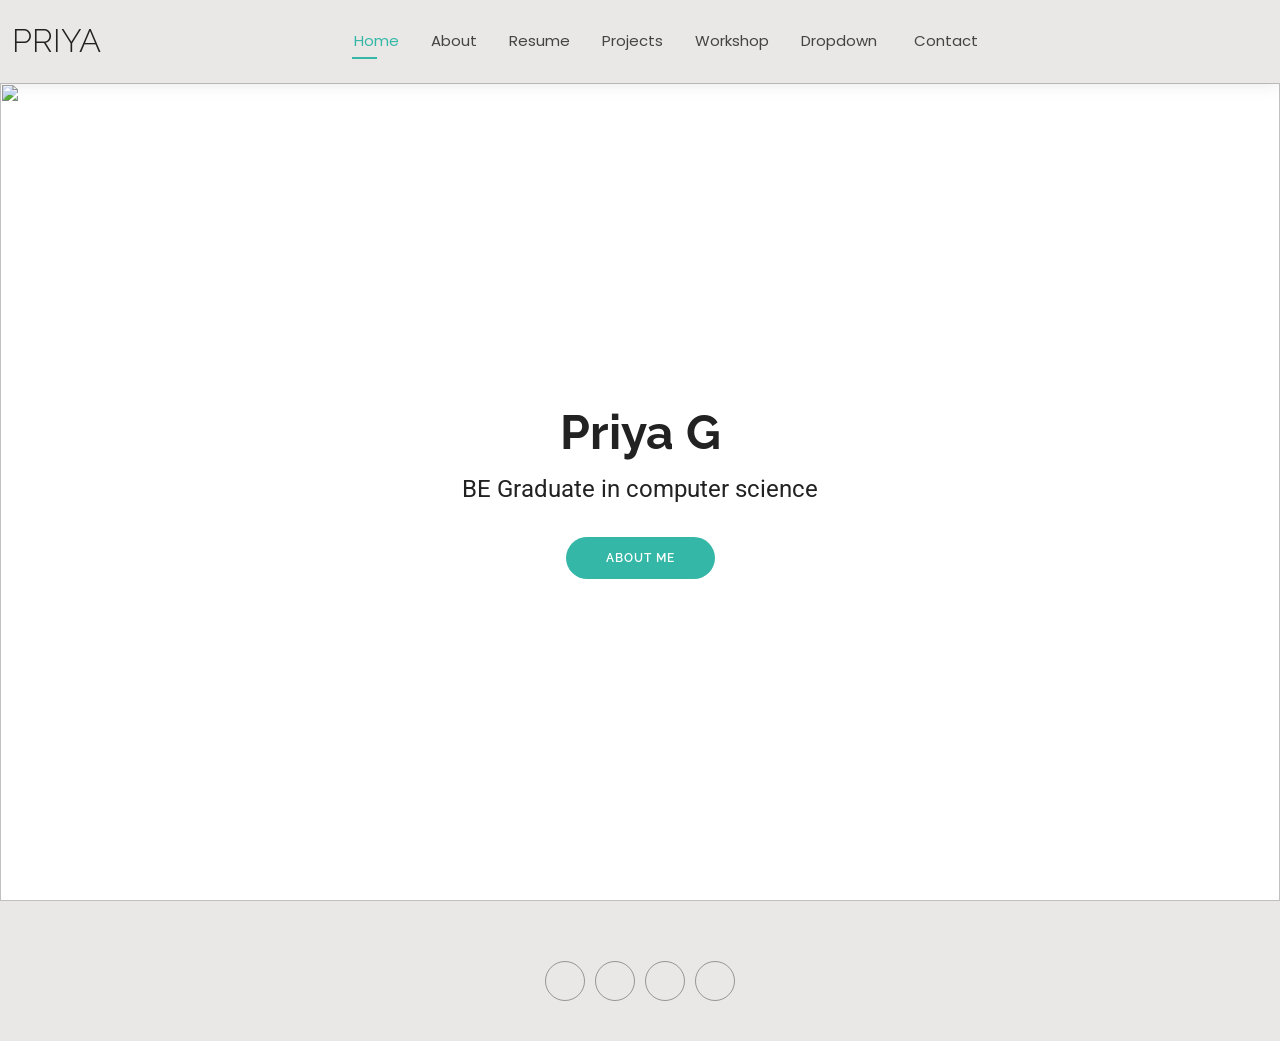
==== index.html @ 8ce75106 "Add files via upload" ====
<!DOCTYPE html>
<html lang="en">

<head>
  <meta charset="utf-8">
  <meta content="width=device-width, initial-scale=1.0" name="viewport">
  <title>Home - Priya Portfolio</title>
  <meta name="description" content="">
  <meta name="keywords" content="">

  <!-- Favicons -->
  <link href="ioc.jpg" rel="icon">
  <link href="assets/img/apple-touch-icon.png" rel="apple-touch-icon">

  <!-- Fonts -->
  <link href="https://fonts.googleapis.com" rel="preconnect">
  <link href="https://fonts.gstatic.com" rel="preconnect" crossorigin>
  <link href="https://fonts.googleapis.com/css2?family=Roboto:ital,wght@0,100;0,300;0,400;0,500;0,700;0,900;1,100;1,300;1,400;1,500;1,700;1,900&family=Poppins:ital,wght@0,100;0,200;0,300;0,400;0,500;0,600;0,700;0,800;0,900;1,100;1,200;1,300;1,400;1,500;1,600;1,700;1,800;1,900&family=Raleway:ital,wght@0,100;0,200;0,300;0,400;0,500;0,600;0,700;0,800;0,900;1,100;1,200;1,300;1,400;1,500;1,600;1,700;1,800;1,900&display=swap" rel="stylesheet">

  <!-- Vendor CSS Files -->
  <link href="assets/vendor/bootstrap/css/bootstrap.min.css" rel="stylesheet">
  <link href="assets/vendor/bootstrap-icons/bootstrap-icons.css" rel="stylesheet">
  <link href="assets/vendor/aos/aos.css" rel="stylesheet">
  <link href="assets/vendor/swiper/swiper-bundle.min.css" rel="stylesheet">
  <link href="assets/vendor/glightbox/css/glightbox.min.css" rel="stylesheet">

  <!-- Main CSS File -->
  <link href="assets/css/main.css" rel="stylesheet">

  <!-- =======================================================
  * Template Name: Priya
  * Template URL: https://bootstrapmade.com/kelly-free-bootstrap-cv-resume-html-template/
  * Updated: Aug 07 2024 with Bootstrap v5.3.3
  * Author: BootstrapMade.com
  * License: https://bootstrapmade.com/license/
  ======================================================== -->
</head>

<body class="index-page">

  <header id="header" class="header d-flex align-items-center light-background sticky-top">
    <div class="container-fluid position-relative d-flex align-items-center justify-content-between">

      <a href="index.html" class="logo d-flex align-items-center me-auto me-xl-0">
        <!-- Uncomment the line below if you also wish to use an image logo -->
        <!-- <img src="assets/img/logo.png" alt=""> -->
        <h1 class="sitename">Priya</h1>
      </a>

      <nav id="navmenu" class="navmenu">
        <ul>
          <li><a href="index.html" class="active">Home</a></li>
          <li><a href="about.html">About</a></li>
          <li><a href="resume.html">Resume</a></li>
          <li><a href="services.html">Projects</a></li>
          <li><a href="portfolio.html">Workshop</a></li>
          <li class="dropdown"><a href="#"><span>Dropdown</span> <i class="bi bi-chevron-down toggle-dropdown"></i></a>
            <ul>
              <li><a href="#">Dropdown 1</a></li>
              <li class="dropdown"><a href="#"><span>Deep Dropdown</span> <i class="bi bi-chevron-down toggle-dropdown"></i></a>
                <ul>
                  <li><a href="#">Deep Dropdown 1</a></li>
                  <li><a href="#">Deep Dropdown 2</a></li>
                  <li><a href="#">Deep Dropdown 3</a></li>
                  <li><a href="#">Deep Dropdown 4</a></li>
                  <li><a href="#">Deep Dropdown 5</a></li>
                </ul>
              </li>
              <li><a href="#">Dropdown 2</a></li>
              <li><a href="#">Dropdown 3</a></li>
              <li><a href="#">Dropdown 4</a></li>
            </ul>
          </li>
          <li><a href="contact.html">Contact</a></li>
        </ul>
        <i class="mobile-nav-toggle d-xl-none bi bi-list"></i>
      </nav>

      <div class="header-social-links">
        <a href="#" class="twitter"><i class="bi bi-twitter-x"></i></a>
        <a href="#" class="Github"><i class="bi bi-github"></i></a>
        <a href="#" class="instagram"><i class="bi bi-instagram"></i></a>
        <a href="#" class="linkedin"><i class="bi bi-linkedin"></i></a>
      </div>

    </div>
  </header>

  <main class="main">

    <!-- Hero Section -->
    <section id="hero" class="hero section">

      <img src="R.jpg" alt="" data-aos="fade-in">

      <div class="container text-center" data-aos="zoom-out" data-aos-delay="100">
        <div class="row justify-content-center">
          <div class="col-lg-8">
            <h2>Priya G</h2>
            <p>BE Graduate in computer science</p>
            <a href="about.html" class="btn-get-started">About Me</a>
          </div>
        </div>
      </div>

    </section><!-- /Hero Section -->

  </main>

  <footer id="footer" class="footer light-background">

    
      <div class="social-links d-flex justify-content-center">
        <a href=""><i class="bi bi-twitter-x"></i></a>
        <a href=""><i class="bi bi-github"></i></a>
        <a href=""><i class="bi bi-instagram"></i></a>
        <a href=""><i class="bi bi-linkedin"></i></a>
      </div>
      </div>
    </div>

  </footer>

  <!-- Scroll Top -->
  <a href="#" id="scroll-top" class="scroll-top d-flex align-items-center justify-content-center"><i class="bi bi-arrow-up-short"></i></a>

  <!-- Preloader -->
  <div id="preloader"></div>

  <!-- Vendor JS Files -->
  <script src="assets/vendor/bootstrap/js/bootstrap.bundle.min.js"></script>
  <script src="assets/vendor/php-email-form/validate.js"></script>
  <script src="assets/vendor/aos/aos.js"></script>
  <script src="assets/vendor/waypoints/noframework.waypoints.js"></script>
  <script src="assets/vendor/purecounter/purecounter_vanilla.js"></script>
  <script src="assets/vendor/swiper/swiper-bundle.min.js"></script>
  <script src="assets/vendor/glightbox/js/glightbox.min.js"></script>
  <script src="assets/vendor/imagesloaded/imagesloaded.pkgd.min.js"></script>
  <script src="assets/vendor/isotope-layout/isotope.pkgd.min.js"></script>

  <!-- Main JS File -->
  <script src="assets/js/main.js"></script>

</body>

</html>
---- assets/css/main.css ----
/**
* Template Name: Kelly
* Template URL: https://bootstrapmade.com/kelly-free-bootstrap-cv-resume-html-template/
* Updated: Aug 07 2024 with Bootstrap v5.3.3
* Author: BootstrapMade.com
* License: https://bootstrapmade.com/license/
*/

/*--------------------------------------------------------------
# Font & Color Variables
# Help: https://bootstrapmade.com/color-system/
--------------------------------------------------------------*/
/* Fonts */
:root {
  --default-font: "Roboto",  system-ui, -apple-system, "Segoe UI", Roboto, "Helvetica Neue", Arial, "Noto Sans", "Liberation Sans", sans-serif, "Apple Color Emoji", "Segoe UI Emoji", "Segoe UI Symbol", "Noto Color Emoji";
  --heading-font: "Raleway",  sans-serif;
  --nav-font: "Poppins",  sans-serif;
}

/* Global Colors - The following color variables are used throughout the website. Updating them here will change the color scheme of the entire website */
:root { 
  --background-color: #ffffff; /* Background color for the entire website, including individual sections */
  --default-color: #444444; /* Default color used for the majority of the text content across the entire website */
  --heading-color: #222222; /* Color for headings, subheadings and title throughout the website */
  --accent-color: #34b7a7; /* Accent color that represents your brand on the website. It's used for buttons, links, and other elements that need to stand out */
  --surface-color: #ffffff; /* The surface color is used as a background of boxed elements within sections, such as cards, icon boxes, or other elements that require a visual separation from the global background. */
  --contrast-color: #ffffff; /* Contrast color for text, ensuring readability against backgrounds of accent, heading, or default colors. */
}

/* Nav Menu Colors - The following color variables are used specifically for the navigation menu. They are separate from the global colors to allow for more customization options */
:root {
  --nav-color: #444444;  /* The default color of the main navmenu links */
  --nav-hover-color: #34b7a7; /* Applied to main navmenu links when they are hovered over or active */
  --nav-mobile-background-color: #ffffff; /* Used as the background color for mobile navigation menu */
  --nav-dropdown-background-color: #ffffff; /* Used as the background color for dropdown items that appear when hovering over primary navigation items */
  --nav-dropdown-color: #444444; /* Used for navigation links of the dropdown items in the navigation menu. */
  --nav-dropdown-hover-color: #34b7a7; /* Similar to --nav-hover-color, this color is applied to dropdown navigation links when they are hovered over. */
}

/* Color Presets - These classes override global colors when applied to any section or element, providing reuse of the sam color scheme. */

.light-background {
  --background-color: #e9e8e6;
  --surface-color: #ffffff;
}

.dark-background {
  --background-color: #060606;
  --default-color: #ffffff;
  --heading-color: #ffffff;
  --surface-color: #252525;
  --contrast-color: #ffffff;
}

/* Smooth scroll */
:root {
  scroll-behavior: smooth;
}

/*--------------------------------------------------------------
# General Styling & Shared Classes
--------------------------------------------------------------*/
body {
  color: var(--default-color);
  background-color: var(--background-color);
  font-family: var(--default-font);
}

a {
  color: var(--accent-color);
  text-decoration: none;
  transition: 0.3s;
}

a:hover {
  color: color-mix(in srgb, var(--accent-color), transparent 25%);
  text-decoration: none;
}

h1,
h2,
h3,
h4,
h5,
h6 {
  color: var(--heading-color);
  font-family: var(--heading-font);
}

/* PHP Email Form Messages
------------------------------*/
.php-email-form .error-message {
  display: none;
  background: #df1529;
  color: #ffffff;
  text-align: left;
  padding: 15px;
  margin-bottom: 24px;
  font-weight: 600;
}

.php-email-form .sent-message {
  display: none;
  color: #ffffff;
  background: #059652;
  text-align: center;
  padding: 15px;
  margin-bottom: 24px;
  font-weight: 600;
}

.php-email-form .loading {
  display: none;
  background: var(--surface-color);
  text-align: center;
  padding: 15px;
  margin-bottom: 24px;
}

.php-email-form .loading:before {
  content: "";
  display: inline-block;
  border-radius: 50%;
  width: 24px;
  height: 24px;
  margin: 0 10px -6px 0;
  border: 3px solid var(--accent-color);
  border-top-color: var(--surface-color);
  animation: php-email-form-loading 1s linear infinite;
}

@keyframes php-email-form-loading {
  0% {
    transform: rotate(0deg);
  }

  100% {
    transform: rotate(360deg);
  }
}

/*--------------------------------------------------------------
# Global Header
--------------------------------------------------------------*/
.header {
  color: var(--default-color);
  background-color: var(--background-color);
  padding: 15px 0;
  transition: all 0.5s;
  z-index: 997;
  box-shadow: 0px 0 18px rgba(0, 0, 0, 0.1);
}

.header .logo {
  line-height: 1;
}

.header .logo img {
  max-height: 36px;
  margin-right: 8px;
}

.header .logo h1 {
  font-size: 32px;
  margin: 0;
  font-weight: 300;
  text-transform: uppercase;
  color: var(--heading-color);
}

.header .header-social-links {
  padding-right: 15px;
}

.header .header-social-links a {
  color: color-mix(in srgb, var(--default-color), transparent 40%);
  padding-left: 6px;
  display: inline-block;
  transition: 0.3s;
  font-size: 16px;
}

.header .header-social-links a:hover {
  color: var(--accent-color);
}

.header .header-social-links a i {
  line-height: 0px;
}

@media (max-width: 1200px) {
  .header .logo {
    order: 1;
  }

  .header .header-social-links {
    order: 2;
  }

  .header .navmenu {
    order: 3;
  }
}

/*--------------------------------------------------------------
# Navigation Menu
--------------------------------------------------------------*/
/* Desktop Navigation */
@media (min-width: 1200px) {
  .navmenu {
    padding: 0;
  }

  .navmenu ul {
    margin: 0;
    padding: 0;
    display: flex;
    list-style: none;
    align-items: center;
  }

  .navmenu li {
    position: relative;
  }

  .navmenu>ul>li {
    white-space: nowrap;
    padding: 15px 14px;
  }

  .navmenu>ul>li:last-child {
    padding-right: 0;
  }

  .navmenu a,
  .navmenu a:focus {
    color: var(--nav-color);
    font-size: 15px;
    padding: 0 2px;
    font-family: var(--nav-font);
    font-weight: 400;
    display: flex;
    align-items: center;
    justify-content: space-between;
    white-space: nowrap;
    transition: 0.3s;
    position: relative;
  }

  .navmenu a i,
  .navmenu a:focus i {
    font-size: 12px;
    line-height: 0;
    margin-left: 5px;
    transition: 0.3s;
  }

  .navmenu>ul>li>a:before {
    content: "";
    position: absolute;
    height: 2px;
    bottom: -6px;
    left: 0;
    background-color: var(--nav-hover-color);
    visibility: hidden;
    width: 0px;
    transition: all 0.3s ease-in-out 0s;
  }

  .navmenu a:hover:before,
  .navmenu li:hover>a:before,
  .navmenu .active:before {
    visibility: visible;
    width: 25px;
  }

  .navmenu li:hover>a,
  .navmenu .active,
  .navmenu .active:focus {
    color: var(--nav-hover-color);
  }

  .navmenu .dropdown ul {
    margin: 0;
    padding: 10px 0;
    background: var(--nav-dropdown-background-color);
    display: block;
    position: absolute;
    visibility: hidden;
    left: 14px;
    top: 130%;
    opacity: 0;
    transition: 0.3s;
    border-radius: 4px;
    z-index: 99;
    box-shadow: 0px 0px 30px rgba(0, 0, 0, 0.1);
  }

  .navmenu .dropdown ul li {
    min-width: 200px;
  }

  .navmenu .dropdown ul a {
    padding: 10px 20px;
    font-size: 15px;
    text-transform: none;
    color: var(--nav-dropdown-color);
  }

  .navmenu .dropdown ul a i {
    font-size: 12px;
  }

  .navmenu .dropdown ul a:hover,
  .navmenu .dropdown ul .active:hover,
  .navmenu .dropdown ul li:hover>a {
    color: var(--nav-dropdown-hover-color);
  }

  .navmenu .dropdown:hover>ul {
    opacity: 1;
    top: 100%;
    visibility: visible;
  }

  .navmenu .dropdown .dropdown ul {
    top: 0;
    left: -90%;
    visibility: hidden;
  }

  .navmenu .dropdown .dropdown:hover>ul {
    opacity: 1;
    top: 0;
    left: -100%;
    visibility: visible;
  }
}

/* Mobile Navigation */
@media (max-width: 1199px) {
  .mobile-nav-toggle {
    color: var(--nav-color);
    font-size: 28px;
    line-height: 0;
    margin-right: 10px;
    cursor: pointer;
    transition: color 0.3s;
  }

  .navmenu {
    padding: 0;
    z-index: 9997;
  }

  .navmenu ul {
    display: none;
    list-style: none;
    position: absolute;
    inset: 60px 20px 20px 20px;
    padding: 10px 0;
    margin: 0;
    border-radius: 6px;
    background-color: var(--nav-mobile-background-color);
    border: 1px solid color-mix(in srgb, var(--default-color), transparent 90%);
    box-shadow: none;
    overflow-y: auto;
    transition: 0.3s;
    z-index: 9998;
  }

  .navmenu a,
  .navmenu a:focus {
    color: var(--nav-dropdown-color);
    padding: 10px 20px;
    font-family: var(--nav-font);
    font-size: 17px;
    font-weight: 500;
    display: flex;
    align-items: center;
    justify-content: space-between;
    white-space: nowrap;
    transition: 0.3s;
  }

  .navmenu a i,
  .navmenu a:focus i {
    font-size: 12px;
    line-height: 0;
    margin-left: 5px;
    width: 30px;
    height: 30px;
    display: flex;
    align-items: center;
    justify-content: center;
    border-radius: 50%;
    transition: 0.3s;
    background-color: color-mix(in srgb, var(--accent-color), transparent 90%);
  }

  .navmenu a i:hover,
  .navmenu a:focus i:hover {
    background-color: var(--accent-color);
    color: var(--contrast-color);
  }

  .navmenu a:hover,
  .navmenu .active,
  .navmenu .active:focus {
    color: var(--nav-dropdown-hover-color);
  }

  .navmenu .active i,
  .navmenu .active:focus i {
    background-color: var(--accent-color);
    color: var(--contrast-color);
    transform: rotate(180deg);
  }

  .navmenu .dropdown ul {
    position: static;
    display: none;
    z-index: 99;
    padding: 10px 0;
    margin: 10px 20px;
    background-color: var(--nav-dropdown-background-color);
    transition: all 0.5s ease-in-out;
  }

  .navmenu .dropdown ul ul {
    background-color: rgba(33, 37, 41, 0.1);
  }

  .navmenu .dropdown>.dropdown-active {
    display: block;
    background-color: rgba(33, 37, 41, 0.03);
  }

  .mobile-nav-active {
    overflow: hidden;
  }

  .mobile-nav-active .mobile-nav-toggle {
    color: #fff;
    position: absolute;
    font-size: 32px;
    top: 15px;
    right: 15px;
    margin-right: 0;
    z-index: 9999;
  }

  .mobile-nav-active .navmenu {
    position: fixed;
    overflow: hidden;
    inset: 0;
    background: rgba(33, 37, 41, 0.8);
    transition: 0.3s;
  }

  .mobile-nav-active .navmenu>ul {
    display: block;
  }
}

/*--------------------------------------------------------------
# Global Footer
--------------------------------------------------------------*/
.footer {
  color: var(--default-color);
  background-color: var(--background-color);
  font-size: 14px;
  padding: 40px 0;
  position: relative;
}

.footer .copyright p {
  margin-bottom: 0;
}

.footer .social-links {
  margin-top: 20px;
}

.footer .social-links a {
  display: flex;
  align-items: center;
  justify-content: center;
  width: 40px;
  height: 40px;
  border-radius: 50%;
  border: 1px solid color-mix(in srgb, var(--default-color), transparent 50%);
  font-size: 16px;
  color: color-mix(in srgb, var(--default-color), transparent 50%);
  margin: 0 5px;
  transition: 0.3s;
}

.footer .social-links a:hover {
  color: var(--accent-color);
  border-color: var(--accent-color);
}

.footer .credits {
  margin-top: 10px;
  font-size: 13px;
  text-align: center;
}

/*--------------------------------------------------------------
# Preloader
--------------------------------------------------------------*/
#preloader {
  position: fixed;
  inset: 0;
  z-index: 9999;
  overflow: hidden;
  background-color: var(--background-color);
  transition: all 0.6s ease-out;
  width: 100%;
  height: 100vh;
}

#preloader:before,
#preloader:after {
  content: "";
  position: absolute;
  border: 4px solid var(--accent-color);
  border-radius: 50%;
  animation: animate-preloader 2s cubic-bezier(0, 0.2, 0.8, 1) infinite;
}

#preloader:after {
  animation-delay: -0.5s;
}

@keyframes animate-preloader {
  0% {
    width: 10px;
    height: 10px;
    top: calc(50% - 5px);
    left: calc(50% - 5px);
    opacity: 1;
  }

  100% {
    width: 72px;
    height: 72px;
    top: calc(50% - 36px);
    left: calc(50% - 36px);
    opacity: 0;
  }
}

/*--------------------------------------------------------------
# Scroll Top Button
--------------------------------------------------------------*/
.scroll-top {
  position: fixed;
  visibility: hidden;
  opacity: 0;
  right: 15px;
  bottom: -15px;
  z-index: 99999;
  background-color: var(--accent-color);
  width: 44px;
  height: 44px;
  border-radius: 50px;
  transition: all 0.4s;
}

.scroll-top i {
  font-size: 24px;
  color: var(--contrast-color);
  line-height: 0;
}

.scroll-top:hover {
  background-color: color-mix(in srgb, var(--accent-color), transparent 20%);
  color: var(--contrast-color);
}

.scroll-top.active {
  visibility: visible;
  opacity: 1;
  bottom: 15px;
}

/*--------------------------------------------------------------
# Disable aos animation delay on mobile devices
--------------------------------------------------------------*/
@media screen and (max-width: 768px) {
  [data-aos-delay] {
    transition-delay: 0 !important;
  }
}

/*--------------------------------------------------------------
# Global Page Titles & Breadcrumbs
--------------------------------------------------------------*/
.page-title {
  color: var(--default-color);
  background-color: var(--background-color);
  padding: 25px 0;
  position: relative;
  border-bottom: 1px solid color-mix(in srgb, var(--default-color), transparent 85%);
}

.page-title h1 {
  font-size: 24px;
  font-weight: 400;
}

.page-title .breadcrumbs ol {
  display: flex;
  flex-wrap: wrap;
  list-style: none;
  padding: 0;
  margin: 0;
  font-size: 14px;
  font-weight: 400;
}

.page-title .breadcrumbs ol li+li {
  padding-left: 10px;
}

.page-title .breadcrumbs ol li+li::before {
  content: "/";
  display: inline-block;
  padding-right: 10px;
  color: color-mix(in srgb, var(--default-color), transparent 70%);
}

/*--------------------------------------------------------------
# Global Sections
--------------------------------------------------------------*/
section,
.section {
  color: var(--default-color);
  background-color: var(--background-color);
  padding: 60px 0;
  scroll-margin-top: 100px;
  overflow: clip;
}

@media (max-width: 1199px) {

  section,
  .section {
    scroll-margin-top: 66px;
  }
}

/*--------------------------------------------------------------
# Global Section Titles
--------------------------------------------------------------*/
.section-title {
  text-align: center;
  padding-bottom: 60px;
  position: relative;
}

.section-title h2 {
  font-size: 32px;
  font-weight: 700;
  margin-bottom: 20px;
  padding-bottom: 20px;
  position: relative;
}

.section-title h2:after {
  content: "";
  position: absolute;
  display: block;
  width: 50px;
  height: 3px;
  background: var(--accent-color);
  left: 0;
  right: 0;
  bottom: 0;
  margin: auto;
}

.section-title p {
  margin-bottom: 0;
}

/*--------------------------------------------------------------
# Hero Section
--------------------------------------------------------------*/
.hero {
  width: 100%;
  min-height: calc(100vh - 82px);
  position: relative;
  padding: 80px 0;
  display: flex;
  align-items: center;
  justify-content: center;
}

@media (max-width: 1200px) {
  .hero {
    min-height: calc(100vh - 68px);
  }
}

.hero img {
  position: absolute;
  inset: 0;
  display: block;
  width: 100%;
  height: 100%;
  object-fit: cover;
  z-index: 1;
}

.hero .container {
  position: relative;
  z-index: 3;
}

.hero h2 {
  margin: 0;
  font-size: 48px;
  font-weight: 700;
}

.hero p {
  margin: 10px 0 0 0;
  font-size: 24px;
  color: var(--heading-color);
}

.hero .btn-get-started {
  color: var(--contrast-color);
  background: var(--accent-color);
  font-family: var(--heading-font);
  text-transform: uppercase;
  font-weight: 600;
  font-size: 12px;
  letter-spacing: 1px;
  display: inline-block;
  padding: 12px 40px;
  border-radius: 50px;
  transition: 0.5s;
  margin-top: 30px;
}

.hero .btn-get-started:hover {
  background: color-mix(in srgb, var(--accent-color) 90%, white 20%);
}

@media (max-width: 768px) {
  .hero h2 {
    font-size: 32px;
  }

  .hero p {
    font-size: 18px;
  }
}

/*--------------------------------------------------------------
# About Section
--------------------------------------------------------------*/
.about .content h2 {
  font-weight: 700;
  font-size: 24px;
}

.about .content ul {
  list-style: none;
  padding: 0;
}

.about .content ul li {
  margin-bottom: 20px;
  display: flex;
  align-items: center;
}

.about .content ul strong {
  margin-right: 10px;
}

.about .content ul i {
  font-size: 16px;
  margin-right: 5px;
  color: var(--accent-color);
  line-height: 0;
}

/*--------------------------------------------------------------
# Skills Section
--------------------------------------------------------------*/
.skills .progress {
  height: 60px;
  display: block;
  background: none;
  border-radius: 0;
}

.skills .progress .skill {
  color: var(--heading-color);
  padding: 0;
  margin: 0 0 6px 0;
  text-transform: uppercase;
  display: block;
  font-weight: 600;
  font-family: var(--heading-font);
}

.skills .progress .skill .val {
  float: right;
  font-style: normal;
}

.skills .progress-bar-wrap {
  background: color-mix(in srgb, var(--default-color), transparent 90%);
  height: 10px;
}

.skills .progress-bar {
  width: 1px;
  height: 10px;
  transition: 0.9s;
  background-color: var(--accent-color);
}

/*--------------------------------------------------------------
# Stats Section
--------------------------------------------------------------*/
.stats .stats-item {
  padding: 30px;
  width: 100%;
}

.stats .stats-item span {
  color: var(--heading-color);
  font-size: 48px;
  display: block;
  font-weight: 700;
  margin-bottom: 20px;
  padding-bottom: 20px;
  position: relative;
}

.stats .stats-item span:after {
  content: "";
  position: absolute;
  display: block;
  width: 25px;
  height: 3px;
  background: var(--accent-color);
  left: 0;
  right: 0;
  bottom: 0;
  margin: auto;
}

.stats .stats-item p {
  color: color-mix(in srgb, var(--default-color), transparent 40%);
  padding: 0;
  margin: 0;
  font-family: var(--heading-font);
  font-weight: 500;
}

/*--------------------------------------------------------------
# Testimonials Section
--------------------------------------------------------------*/
.testimonials .section-header {
  margin-bottom: 40px;
}

.testimonials .testimonials-carousel,
.testimonials .testimonials-slider {
  overflow: hidden;
}

.testimonials .testimonial-item {
  text-align: center;
}

.testimonials .testimonial-item .testimonial-img {
  width: 120px;
  border-radius: 50%;
  border: 4px solid var(--background-color);
  margin: 0 auto;
}

.testimonials .testimonial-item h3 {
  font-size: 20px;
  font-weight: bold;
  margin: 10px 0 5px 0;
}

.testimonials .testimonial-item h4 {
  font-size: 14px;
  color: color-mix(in srgb, var(--default-color), transparent 40%);
  margin: 0 0 15px 0;
}

.testimonials .testimonial-item .stars {
  margin-bottom: 15px;
}

.testimonials .testimonial-item .stars i {
  color: #ffc107;
  margin: 0 1px;
}

.testimonials .testimonial-item .quote-icon-left,
.testimonials .testimonial-item .quote-icon-right {
  color: color-mix(in srgb, var(--accent-color), transparent 50%);
  font-size: 26px;
  line-height: 0;
}

.testimonials .testimonial-item .quote-icon-left {
  display: inline-block;
  left: -5px;
  position: relative;
}

.testimonials .testimonial-item .quote-icon-right {
  display: inline-block;
  right: -5px;
  position: relative;
  top: 10px;
  transform: scale(-1, -1);
}

.testimonials .testimonial-item p {
  font-style: italic;
  margin: 0 auto 15px auto;
}

.testimonials .swiper-wrapper {
  height: auto;
}

.testimonials .swiper-pagination {
  margin-top: 20px;
  position: relative;
}

.testimonials .swiper-pagination .swiper-pagination-bullet {
  width: 12px;
  height: 12px;
  opacity: 1;
  background-color: color-mix(in srgb, var(--default-color), transparent 85%);
}

.testimonials .swiper-pagination .swiper-pagination-bullet-active {
  background-color: var(--accent-color);
}

@media (min-width: 992px) {
  .testimonials .testimonial-item p {
    width: 80%;
  }
}

/*--------------------------------------------------------------
# Resume Section
--------------------------------------------------------------*/
.resume .resume-title {
  color: var(--heading-color);
  font-size: 26px;
  font-weight: 700;
  margin-top: 20px;
  margin-bottom: 20px;
}

.resume .resume-item {
  padding: 0 0 20px 20px;
  margin-top: -2px;
  border-left: 2px solid var(--accent-color);
  position: relative;
}

.resume .resume-item h4 {
  line-height: 18px;
  font-size: 18px;
  font-weight: 600;
  text-transform: uppercase;
  color: color-mix(in srgb, var(--default-color), transparent 20%);
  margin-bottom: 10px;
}

.resume .resume-item h5 {
  font-size: 16px;
  padding: 5px 15px;
  display: inline-block;
  font-weight: 600;
  margin-bottom: 10px;
}

.resume .resume-item ul {
  padding-left: 20px;
}

.resume .resume-item ul li {
  padding-bottom: 10px;
}

.resume .resume-item:last-child {
  padding-bottom: 0;
}

.resume .resume-item::before {
  content: "";
  position: absolute;
  width: 16px;
  height: 16px;
  border-radius: 50px;
  left: -9px;
  top: 0;
  background: var(--background-color);
  border: 2px solid var(--accent-color);
}

/*--------------------------------------------------------------
# Services Section
--------------------------------------------------------------*/
.services .service-item {
  background-color: var(--surface-color);
  box-shadow: 0px 5px 90px 0px rgba(0, 0, 0, 0.1);
  height: 100%;
  padding: 60px 30px;
  text-align: center;
  transition: 0.3s;
  border-radius: 5px;
}

.services .service-item .icon {
  margin: 0 auto;
  width: 100px;
  height: 100px;
  display: flex;
  align-items: center;
  justify-content: center;
  transition: ease-in-out 0.3s;
  position: relative;
}

.services .service-item .icon i {
  font-size: 36px;
  transition: 0.5s;
  position: relative;
}

.services .service-item .icon svg {
  position: absolute;
  top: 0;
  left: 0;
}

.services .service-item .icon svg path {
  transition: 0.5s;
  fill: color-mix(in srgb, var(--default-color), transparent 95%);
}

.services .service-item h3 {
  font-weight: 700;
  margin: 10px 0 15px 0;
  font-size: 22px;
}

.services .service-item p {
  line-height: 24px;
  font-size: 14px;
  margin-bottom: 0;
}

.services .service-item:hover {
  box-shadow: 0px 5px 35px 0px rgba(0, 0, 0, 0.1);
}

.services .service-item.item-cyan i {
  color: #0dcaf0;
}

.services .service-item.item-cyan:hover .icon i {
  color: #fff;
}

.services .service-item.item-cyan:hover .icon path {
  fill: #0dcaf0;
}

.services .service-item.item-orange i {
  color: #fd7e14;
}

.services .service-item.item-orange:hover .icon i {
  color: #fff;
}

.services .service-item.item-orange:hover .icon path {
  fill: #fd7e14;
}

.services .service-item.item-teal i {
  color: #20c997;
}

.services .service-item.item-teal:hover .icon i {
  color: #fff;
}

.services .service-item.item-teal:hover .icon path {
  fill: #20c997;
}

.services .service-item.item-red i {
  color: #df1529;
}

.services .service-item.item-red:hover .icon i {
  color: #fff;
}

.services .service-item.item-red:hover .icon path {
  fill: #df1529;
}

.services .service-item.item-indigo i {
  color: #6610f2;
}

.services .service-item.item-indigo:hover .icon i {
  color: #fff;
}

.services .service-item.item-indigo:hover .icon path {
  fill: #6610f2;
}

.services .service-item.item-pink i {
  color: #f3268c;
}

.services .service-item.item-pink:hover .icon i {
  color: #fff;
}

.services .service-item.item-pink:hover .icon path {
  fill: #f3268c;
}

/*--------------------------------------------------------------
# Portfolio Section
--------------------------------------------------------------*/
.portfolio .portfolio-filters {
  padding: 0;
  margin: 0 auto 20px auto;
  list-style: none;
  text-align: center;
}

.portfolio .portfolio-filters li {
  cursor: pointer;
  display: inline-block;
  padding: 8px 20px 10px 20px;
  margin: 0;
  font-size: 15px;
  font-weight: 500;
  line-height: 1;
  margin-bottom: 5px;
  border-radius: 50px;
  transition: all 0.3s ease-in-out;
  font-family: var(--heading-font);
}

.portfolio .portfolio-filters li:hover,
.portfolio .portfolio-filters li.filter-active {
  color: var(--contrast-color);
  background-color: var(--accent-color);
}

.portfolio .portfolio-filters li:first-child {
  margin-left: 0;
}

.portfolio .portfolio-filters li:last-child {
  margin-right: 0;
}

@media (max-width: 575px) {
  .portfolio .portfolio-filters li {
    font-size: 14px;
    margin: 0 0 10px 0;
  }
}

.portfolio .portfolio-item {
  position: relative;
  overflow: hidden;
}

.portfolio .portfolio-item .portfolio-info {
  opacity: 0;
  position: absolute;
  left: 12px;
  right: 12px;
  bottom: -100%;
  z-index: 3;
  transition: all ease-in-out 0.5s;
  background: color-mix(in srgb, var(--surface-color), transparent 10%);
  padding: 15px;
}

.portfolio .portfolio-item .portfolio-info h4 {
  font-size: 18px;
  font-weight: 600;
  padding-right: 50px;
}

.portfolio .portfolio-item .portfolio-info p {
  color: color-mix(in srgb, var(--default-color), transparent 30%);
  font-size: 14px;
  margin-bottom: 0;
  padding-right: 50px;
}

.portfolio .portfolio-item .portfolio-info .preview-link,
.portfolio .portfolio-item .portfolio-info .details-link {
  position: absolute;
  right: 50px;
  font-size: 24px;
  top: calc(50% - 14px);
  color: color-mix(in srgb, var(--default-color), transparent 30%);
  transition: 0.3s;
  line-height: 0;
}

.portfolio .portfolio-item .portfolio-info .preview-link:hover,
.portfolio .portfolio-item .portfolio-info .details-link:hover {
  color: var(--accent-color);
}

.portfolio .portfolio-item .portfolio-info .details-link {
  right: 14px;
  font-size: 28px;
}

.portfolio .portfolio-item:hover .portfolio-info {
  opacity: 1;
  bottom: 0;
}

/*--------------------------------------------------------------
# Portfolio Details Section
--------------------------------------------------------------*/
.portfolio-details .portfolio-details-slider img {
  width: 100%;
}

.portfolio-details .portfolio-details-slider .swiper-pagination {
  margin-top: 20px;
  position: relative;
}

.portfolio-details .portfolio-details-slider .swiper-pagination .swiper-pagination-bullet {
  width: 12px;
  height: 12px;
  background-color: color-mix(in srgb, var(--default-color), transparent 85%);
  opacity: 1;
}

.portfolio-details .portfolio-details-slider .swiper-pagination .swiper-pagination-bullet-active {
  background-color: var(--accent-color);
}

.portfolio-details .portfolio-info {
  background-color: var(--surface-color);
  padding: 30px;
  box-shadow: 0px 0 30px rgba(0, 0, 0, 0.1);
}

.portfolio-details .portfolio-info h3 {
  font-size: 22px;
  font-weight: 700;
  margin-bottom: 20px;
  padding-bottom: 20px;
  border-bottom: 1px solid color-mix(in srgb, var(--default-color), transparent 85%);
}

.portfolio-details .portfolio-info ul {
  list-style: none;
  padding: 0;
  font-size: 15px;
}

.portfolio-details .portfolio-info ul li+li {
  margin-top: 10px;
}

.portfolio-details .portfolio-description {
  padding-top: 30px;
}

.portfolio-details .portfolio-description h2 {
  font-size: 26px;
  font-weight: 700;
  margin-bottom: 20px;
}

.portfolio-details .portfolio-description p {
  padding: 0;
  color: color-mix(in srgb, var(--default-color), transparent 30%);
}

/*--------------------------------------------------------------
# Contact Section
--------------------------------------------------------------*/
.contact .info-wrap {
  background-color: var(--surface-color);
  box-shadow: 0px 0px 20px rgba(0, 0, 0, 0.1);
  padding: 30px;
}

@media (max-width: 575px) {
  .contact .info-wrap {
    padding: 20px;
  }
}

.contact .info-item {
  margin-bottom: 40px;
}

.contact .info-item i {
  font-size: 20px;
  color: var(--accent-color);
  background: color-mix(in srgb, var(--accent-color), transparent 92%);
  width: 44px;
  height: 44px;
  display: flex;
  justify-content: center;
  align-items: center;
  border-radius: 50px;
  transition: all 0.3s ease-in-out;
  margin-right: 15px;
}

.contact .info-item h3 {
  padding: 0;
  font-size: 18px;
  font-weight: 700;
  margin-bottom: 5px;
}

.contact .info-item p {
  padding: 0;
  margin-bottom: 0;
  font-size: 14px;
}

.contact .info-item:hover i {
  background: var(--accent-color);
  color: var(--contrast-color);
}

.contact .php-email-form {
  background-color: var(--surface-color);
  height: 100%;
  padding: 30px;
  box-shadow: 0px 0px 20px rgba(0, 0, 0, 0.1);
}

@media (max-width: 575px) {
  .contact .php-email-form {
    padding: 20px;
  }
}

.contact .php-email-form input[type=text],
.contact .php-email-form input[type=email],
.contact .php-email-form textarea {
  font-size: 14px;
  padding: 10px 15px;
  box-shadow: none;
  border-radius: 0;
  color: var(--default-color);
  background-color: var(--surface-color);
  border-color: color-mix(in srgb, var(--default-color), transparent 80%);
}

.contact .php-email-form input[type=text]:focus,
.contact .php-email-form input[type=email]:focus,
.contact .php-email-form textarea:focus {
  border-color: var(--accent-color);
}

.contact .php-email-form input[type=text]::placeholder,
.contact .php-email-form input[type=email]::placeholder,
.contact .php-email-form textarea::placeholder {
  color: color-mix(in srgb, var(--default-color), transparent 70%);
}

.contact .php-email-form button[type=submit] {
  color: var(--contrast-color);
  background: var(--accent-color);
  border: 0;
  padding: 10px 30px;
  transition: 0.4s;
  border-radius: 50px;
}

.contact .php-email-form button[type=submit]:hover {
  background: color-mix(in srgb, var(--accent-color), transparent 25%);
}

/*--------------------------------------------------------------
# Starter Section Section
--------------------------------------------------------------*/
.starter-section {
  /* Add your styles here */
}
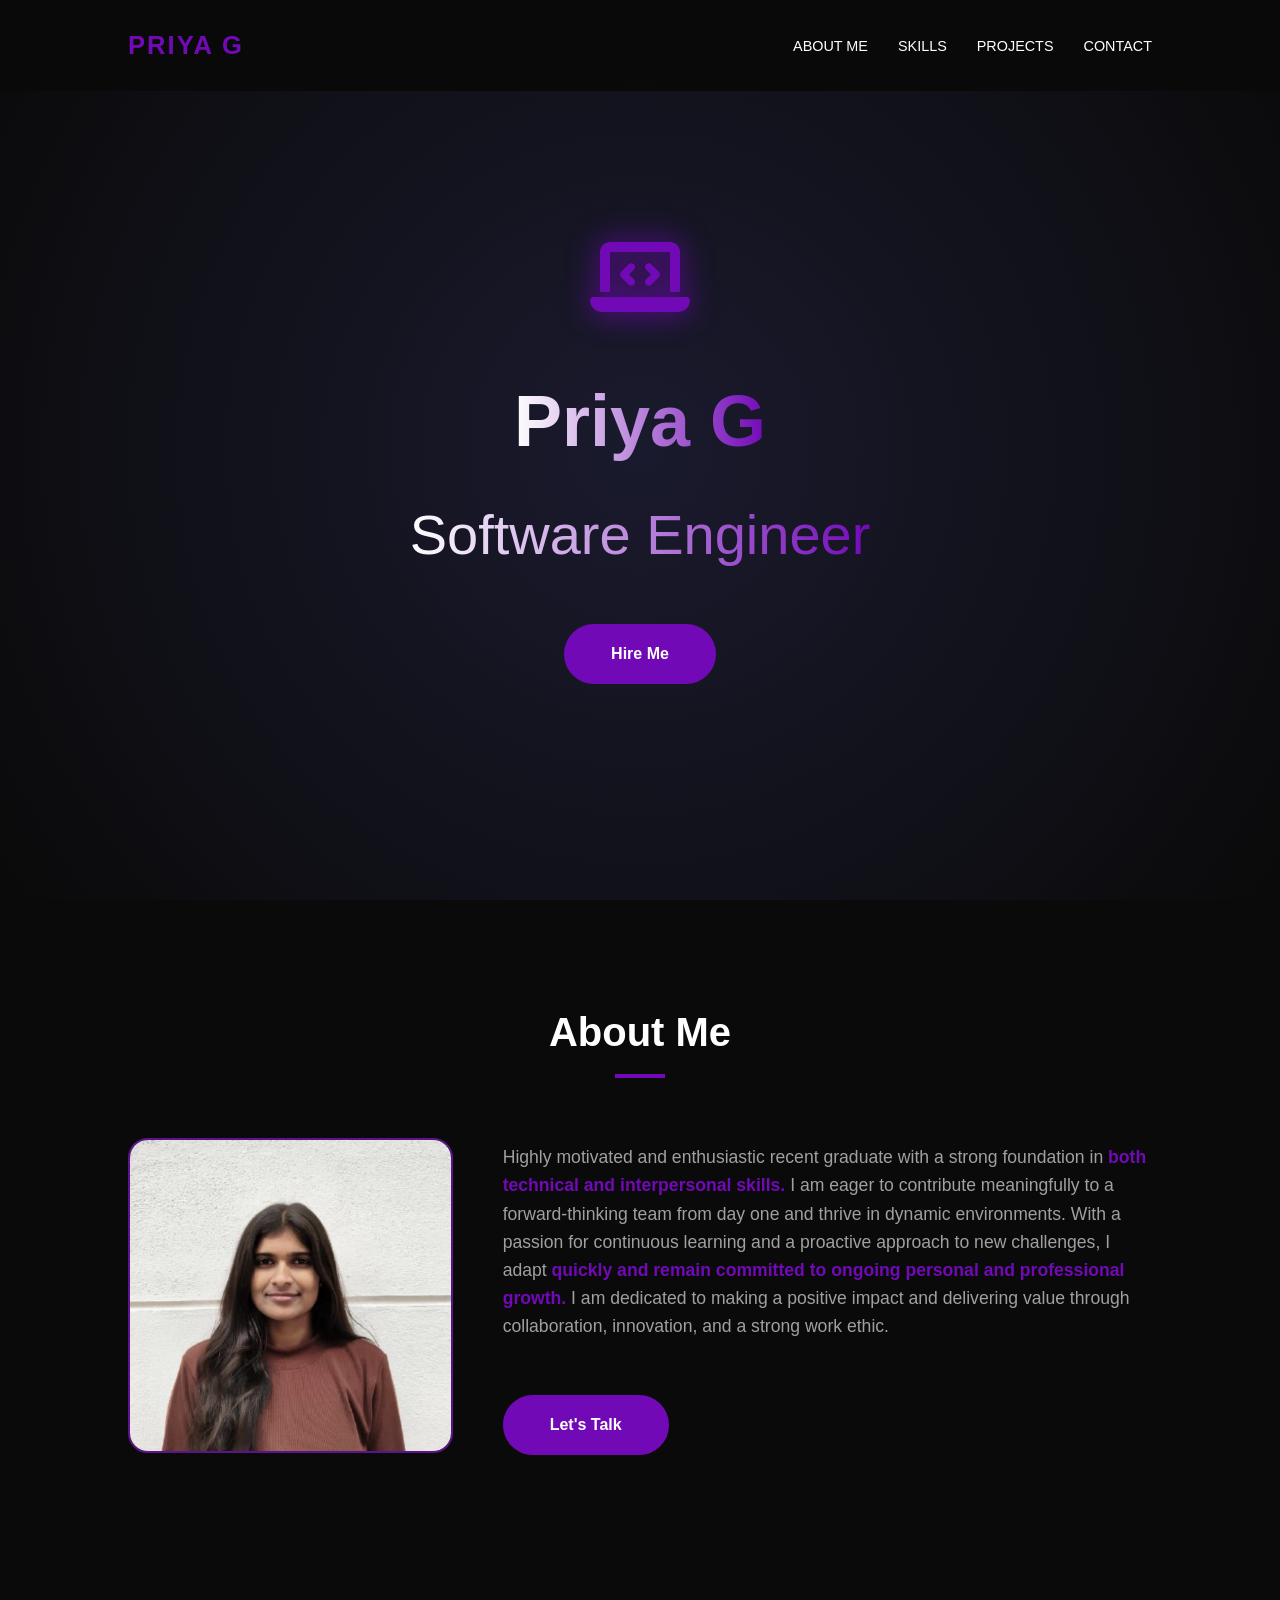
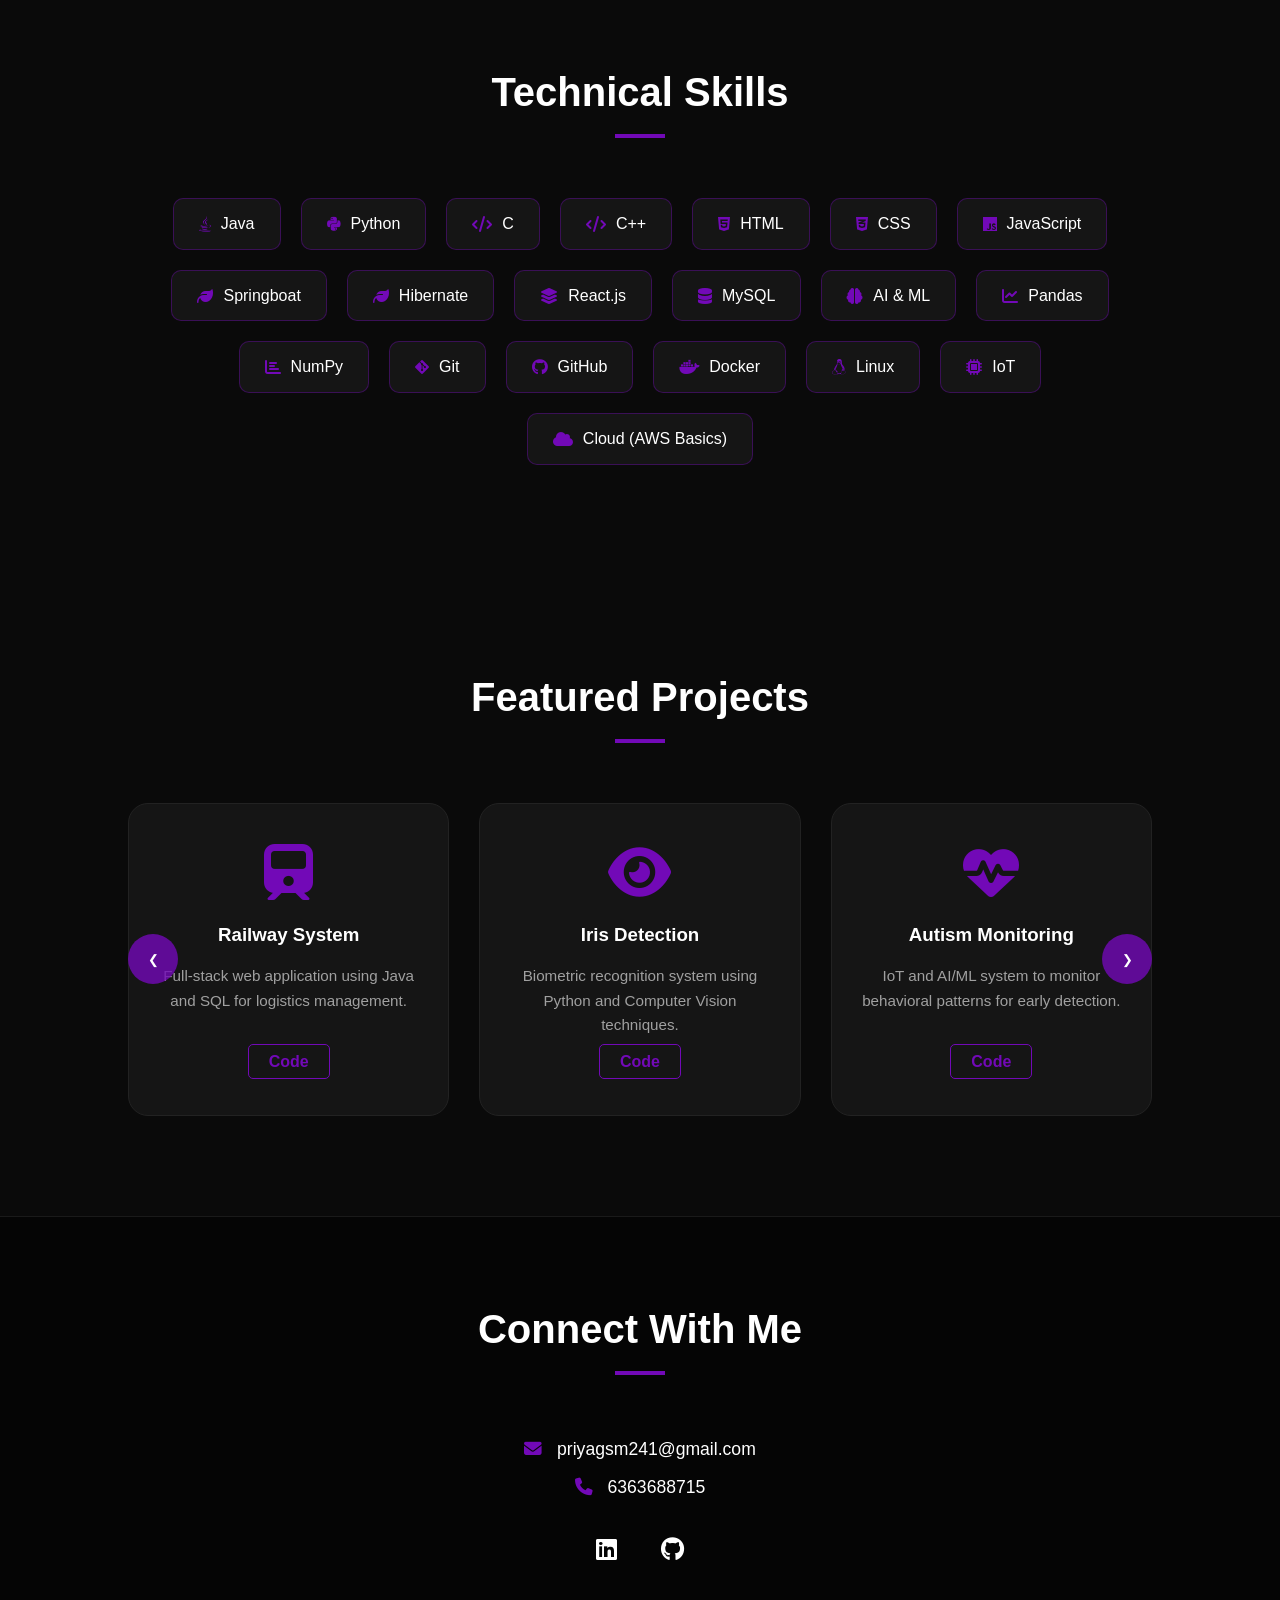
==== commit 7afafa99: "Add files via upload" ====
--- a/index.html
+++ b/index.html
@@ -1,146 +1,483 @@
-<!DOCTYPE html>
-<html lang="en">
-
-<head>
-  <meta charset="utf-8">
-  <meta content="width=device-width, initial-scale=1.0" name="viewport">
-  <title>Home - Priya Portfolio</title>
-  <meta name="description" content="">
-  <meta name="keywords" content="">
-
-  <!-- Favicons -->
-  <link href="ioc.jpg" rel="icon">
-  <link href="assets/img/apple-touch-icon.png" rel="apple-touch-icon">
-
-  <!-- Fonts -->
-  <link href="https://fonts.googleapis.com" rel="preconnect">
-  <link href="https://fonts.gstatic.com" rel="preconnect" crossorigin>
-  <link href="https://fonts.googleapis.com/css2?family=Roboto:ital,wght@0,100;0,300;0,400;0,500;0,700;0,900;1,100;1,300;1,400;1,500;1,700;1,900&family=Poppins:ital,wght@0,100;0,200;0,300;0,400;0,500;0,600;0,700;0,800;0,900;1,100;1,200;1,300;1,400;1,500;1,600;1,700;1,800;1,900&family=Raleway:ital,wght@0,100;0,200;0,300;0,400;0,500;0,600;0,700;0,800;0,900;1,100;1,200;1,300;1,400;1,500;1,600;1,700;1,800;1,900&display=swap" rel="stylesheet">
-
-  <!-- Vendor CSS Files -->
-  <link href="assets/vendor/bootstrap/css/bootstrap.min.css" rel="stylesheet">
-  <link href="assets/vendor/bootstrap-icons/bootstrap-icons.css" rel="stylesheet">
-  <link href="assets/vendor/aos/aos.css" rel="stylesheet">
-  <link href="assets/vendor/swiper/swiper-bundle.min.css" rel="stylesheet">
-  <link href="assets/vendor/glightbox/css/glightbox.min.css" rel="stylesheet">
-
-  <!-- Main CSS File -->
-  <link href="assets/css/main.css" rel="stylesheet">
-
-  <!-- =======================================================
-  * Template Name: Priya
-  * Template URL: https://bootstrapmade.com/kelly-free-bootstrap-cv-resume-html-template/
-  * Updated: Aug 07 2024 with Bootstrap v5.3.3
-  * Author: BootstrapMade.com
-  * License: https://bootstrapmade.com/license/
-  ======================================================== -->
-</head>
-
-<body class="index-page">
-
-  <header id="header" class="header d-flex align-items-center light-background sticky-top">
-    <div class="container-fluid position-relative d-flex align-items-center justify-content-between">
-
-      <a href="index.html" class="logo d-flex align-items-center me-auto me-xl-0">
-        <!-- Uncomment the line below if you also wish to use an image logo -->
-        <!-- <img src="assets/img/logo.png" alt=""> -->
-        <h1 class="sitename">Priya</h1>
-      </a>
-
-      <nav id="navmenu" class="navmenu">
-        <ul>
-          <li><a href="index.html" class="active">Home</a></li>
-          <li><a href="about.html">About</a></li>
-          <li><a href="resume.html">Resume</a></li>
-          <li><a href="services.html">Projects</a></li>
-          <li><a href="portfolio.html">Workshop</a></li>
-          <li class="dropdown"><a href="#"><span>Dropdown</span> <i class="bi bi-chevron-down toggle-dropdown"></i></a>
-            <ul>
-              <li><a href="#">Dropdown 1</a></li>
-              <li class="dropdown"><a href="#"><span>Deep Dropdown</span> <i class="bi bi-chevron-down toggle-dropdown"></i></a>
-                <ul>
-                  <li><a href="#">Deep Dropdown 1</a></li>
-                  <li><a href="#">Deep Dropdown 2</a></li>
-                  <li><a href="#">Deep Dropdown 3</a></li>
-                  <li><a href="#">Deep Dropdown 4</a></li>
-                  <li><a href="#">Deep Dropdown 5</a></li>
-                </ul>
-              </li>
-              <li><a href="#">Dropdown 2</a></li>
-              <li><a href="#">Dropdown 3</a></li>
-              <li><a href="#">Dropdown 4</a></li>
-            </ul>
-          </li>
-          <li><a href="contact.html">Contact</a></li>
-        </ul>
-        <i class="mobile-nav-toggle d-xl-none bi bi-list"></i>
-      </nav>
-
-      <div class="header-social-links">
-        <a href="#" class="twitter"><i class="bi bi-twitter-x"></i></a>
-        <a href="#" class="Github"><i class="bi bi-github"></i></a>
-        <a href="#" class="instagram"><i class="bi bi-instagram"></i></a>
-        <a href="#" class="linkedin"><i class="bi bi-linkedin"></i></a>
-      </div>
-
-    </div>
-  </header>
-
-  <main class="main">
-
-    <!-- Hero Section -->
-    <section id="hero" class="hero section">
-
-      <img src="R.jpg" alt="" data-aos="fade-in">
-
-      <div class="container text-center" data-aos="zoom-out" data-aos-delay="100">
-        <div class="row justify-content-center">
-          <div class="col-lg-8">
-            <h2>Priya G</h2>
-            <p>BE Graduate in computer science</p>
-            <a href="about.html" class="btn-get-started">About Me</a>
-          </div>
-        </div>
-      </div>
-
-    </section><!-- /Hero Section -->
-
-  </main>
-
-  <footer id="footer" class="footer light-background">
-
-    
-      <div class="social-links d-flex justify-content-center">
-        <a href=""><i class="bi bi-twitter-x"></i></a>
-        <a href=""><i class="bi bi-github"></i></a>
-        <a href=""><i class="bi bi-instagram"></i></a>
-        <a href=""><i class="bi bi-linkedin"></i></a>
-      </div>
-      </div>
-    </div>
-
-  </footer>
-
-  <!-- Scroll Top -->
-  <a href="#" id="scroll-top" class="scroll-top d-flex align-items-center justify-content-center"><i class="bi bi-arrow-up-short"></i></a>
-
-  <!-- Preloader -->
-  <div id="preloader"></div>
-
-  <!-- Vendor JS Files -->
-  <script src="assets/vendor/bootstrap/js/bootstrap.bundle.min.js"></script>
-  <script src="assets/vendor/php-email-form/validate.js"></script>
-  <script src="assets/vendor/aos/aos.js"></script>
-  <script src="assets/vendor/waypoints/noframework.waypoints.js"></script>
-  <script src="assets/vendor/purecounter/purecounter_vanilla.js"></script>
-  <script src="assets/vendor/swiper/swiper-bundle.min.js"></script>
-  <script src="assets/vendor/glightbox/js/glightbox.min.js"></script>
-  <script src="assets/vendor/imagesloaded/imagesloaded.pkgd.min.js"></script>
-  <script src="assets/vendor/isotope-layout/isotope.pkgd.min.js"></script>
-
-  <!-- Main JS File -->
-  <script src="assets/js/main.js"></script>
-
-</body>
-
+<!DOCTYPE html>
+<html lang="en">
+<head>
+    <meta charset="UTF-8">
+    <meta name="viewport" content="width=device-width, initial-scale=1.0">
+    <title>Priya G | Portfolio</title>
+    <link rel="icon" type="image/png" href="prii.jpg">
+    <link rel="stylesheet" href="https://cdnjs.cloudflare.com/ajax/libs/font-awesome/6.4.2/css/all.min.css">
+    
+    <style>
+        :root {
+            --bg-dark: #0a0a0a; /* True Black */
+            --card-bg: #151515; /* Dark Grey/Black */
+            --accent-wine: #7209b7; /* Deep Wine Purple */
+            --text-main: #ffffff;
+            --text-dim: #a0a0a0;
+        }
+
+        * {
+            margin: 0;
+            padding: 0;
+            box-sizing: border-box;
+            scroll-behavior: smooth;
+        }
+
+        body {
+            font-family: 'Segoe UI', Tahoma, Geneva, Verdana, sans-serif;
+            background-color: var(--bg-dark);
+            color: var(--text-main);
+            line-height: 1.6;
+            overflow-x: hidden;
+        }
+
+        /* --- Navigation --- */
+        nav {
+            display: flex;
+            justify-content: space-between;
+            padding: 25px 10%;
+            align-items: center;
+            background: rgba(10, 10, 10, 0.95);
+            position: fixed;
+            width: 100%;
+            z-index: 1000;
+        }
+
+        .logo {
+            font-size: 1.6rem;
+            font-weight: 800;
+            letter-spacing: 2px;
+            color: var(--accent-wine);
+        }
+
+        nav ul { display: flex; list-style: none; }
+        nav ul li { margin-left: 30px; }
+        nav ul li a { 
+            color: var(--text-main); 
+            text-decoration: none; 
+            font-size: 0.9rem;
+            text-transform: uppercase;
+            transition: 0.3s;
+        }
+        nav ul li a:hover { color: var(--accent-wine); }
+
+        /* --- Hero Section --- */
+        .hero {
+            height: 100vh;
+            display: flex;
+            flex-direction: column;
+            justify-content: center;
+            align-items: center;
+            text-align: center;
+            background: radial-gradient(circle at center, #1a1a2e 0%, #0a0a0a 100%);
+        }
+
+        .main-icon {
+            font-size: 5rem;
+            color: var(--accent-wine);
+            margin-bottom: 20px;
+            filter: drop-shadow(0 0 15px var(--accent-wine));
+            animation: pulse 2.5s infinite;
+        }
+
+        @keyframes pulse {
+            0% { transform: scale(1); opacity: 0.8; }
+            50% { transform: scale(1.1); opacity: 1; }
+            100% { transform: scale(1); opacity: 0.8; }
+        }
+
+        .hero h1 {
+            font-size: 4.5rem;
+            margin-bottom: 10px;
+            background: linear-gradient(to right, #fff, var(--accent-wine));
+            -webkit-background-clip: text;
+            -webkit-text-fill-color: transparent;
+        }
+
+        .hero p {
+            font-size: 3.5rem;
+            margin-bottom: 10px;
+            background: linear-gradient(to right, #fff, var(--accent-wine));
+            -webkit-background-clip: text;
+            -webkit-text-fill-color: transparent;
+        }
+
+        .btn {
+            display: inline-block;
+            background: var(--accent-wine);
+            color: white;
+            padding: 15px 45px;
+            text-decoration: none;
+            border-radius: 50px;
+            margin-top: 35px;
+            font-weight: bold;
+            transition: 0.4s;
+            border: 2px solid var(--accent-wine);
+        }
+
+        .btn:hover {
+            background: transparent;
+            color: var(--accent-wine);
+        }
+
+        /* --- Sections --- */
+        section { padding: 100px 10%; }
+
+        .section-title {
+            text-align: center;
+            margin-bottom: 60px;
+            font-size: 2.5rem;
+            position: relative;
+        }
+
+        .section-title::after {
+            content: '';
+            display: block;
+            width: 50px;
+            height: 4px;
+            background: var(--accent-wine);
+            margin: 10px auto;
+        }
+        /*---About Me----*/
+        /* --- About Section --- */
+        .about-container {
+            display: flex;
+            align-items: center;
+            gap: 50px;
+            flex-wrap: wrap;
+        }
+
+        .about-image {
+            flex: 1;
+            min-width: 300px;
+            text-align: center;
+        }
+
+        .about-image img {
+            width: 100%;
+            max-width: 350px;
+            border-radius: 20px;
+            border: 2px solid var(--accent-wine);
+            filter: grayscale(30%);
+            transition: 0.4s;
+        }
+
+        .about-image img:hover {
+            filter: grayscale(0%);
+            transform: scale(1.02);
+        }
+
+        .about-text {
+            flex: 2;
+            min-width: 300px;
+        }
+
+        .about-text p {
+            font-size: 1.1rem;
+            color: var(--text-dim);
+            margin-bottom: 20px;
+        }
+
+        .highlight {
+            color: var(--accent-wine);
+            font-weight: bold;
+        }
+        /* --- Skills --- */
+        .skill-tags {
+            display: flex;
+            flex-wrap: wrap;
+            justify-content: center;
+            gap: 20px;
+        }
+
+        .skill-tags span {
+            border: 1px solid rgba(114, 9, 183, 0.4);
+            padding: 12px 25px;
+            border-radius: 10px;
+            background: var(--card-bg);
+            transition: 0.3s;
+            display: flex;
+            align-items: center;
+        }
+
+        .skill-tags span i {
+            margin-right: 10px;
+            color: var(--accent-wine);
+        }
+
+        .skill-tags span:hover {
+            background: var(--accent-wine);
+            transform: translateY(-5px);
+        }
+
+        /* --- Slider --- */
+        .slider-container {
+            position: relative;
+            overflow: hidden;
+            max-width: 1100px;
+            margin: 0 auto;
+        }
+
+        .project-slider {
+            display: flex;
+            transition: transform 0.6s cubic-bezier(0.45, 0, 0.55, 1);
+            gap: 30px;
+        }
+
+        .project-card {
+            min-width: calc(33.333% - 20px);
+            background: var(--card-bg);
+            padding: 40px 30px;
+            border-radius: 20px;
+            text-align: center;
+            border: 1px solid #222;
+            transition: 0.3s;
+        }
+
+        .proj-icon {
+            font-size: 3.5rem;
+            color: var(--accent-wine);
+            margin-bottom: 20px;
+        }
+
+        .project-card h3 { margin-bottom: 15px; }
+        .project-card p { 
+            color: var(--text-dim); 
+            font-size: 0.95rem; 
+            margin-bottom: 25px;
+            height: 60px;
+        }
+
+        .proj-link {
+            color: var(--accent-wine);
+            text-decoration: none;
+            font-weight: bold;
+            border: 1px solid var(--accent-wine);
+            padding: 8px 20px;
+            border-radius: 5px;
+            transition: 0.3s;
+        }
+
+        .proj-link:hover {
+            background: var(--accent-wine);
+            color: white;
+        }
+
+        .slider-btn {
+            position: absolute;
+            top: 50%;
+            transform: translateY(-50%);
+            background: rgba(114, 9, 183, 0.8);
+            color: white;
+            border: none;
+            width: 50px;
+            height: 50px;
+            cursor: pointer;
+            border-radius: 50%;
+            z-index: 10;
+        }
+
+        .prev { left: 0; }
+        .next { right: 0; }
+
+        /* --- Contact/Footer --- */
+        footer {
+            background: #050505;
+            padding: 80px 10%;
+            text-align: center;
+            border-top: 1px solid #1a1a1a;
+        }
+
+        .contact-info {
+            margin-bottom: 30px;
+        }
+
+        .contact-info p {
+            margin: 10px 0;
+            font-size: 1.1rem;
+        }
+
+        .contact-info i {
+            color: var(--accent-wine);
+            margin-right: 10px;
+        }
+
+        .socials a {
+            color: white;
+            font-size: 1.5rem;
+            margin: 0 20px;
+            transition: 0.3s;
+        }
+
+        .socials a:hover { color: var(--accent-wine); }
+
+        /* Responsive */
+        @media (max-width: 900px) {
+            .project-card { min-width: calc(50% - 15px); }
+            .hero h1 { font-size: 3rem; }
+        }
+        @media (max-width: 600px) {
+            .project-card { min-width: 100%; }
+            nav ul { display: none; }
+        }
+    </style>
+</head>
+<body>
+
+    <nav>
+        <div class="logo">PRIYA G</div>
+        <ul>
+            <li><a href="#About Me">About Me</a></li>
+            <li><a href="#skills">Skills</a></li>
+            <li><a href="#projects">Projects</a></li>
+            <li><a href="#contact">Contact</a></li>
+        </ul>
+    </nav>
+
+    <div class="hero">
+        <div class="main-icon"><i class="fas fa-laptop-code"></i></div>
+        <h1>Priya G</h1>
+        <p>Software Engineer </p>
+        <a href ="#contact" class="btn">Hire Me</a>
+    </div>
+
+   <section id="about">
+        <h2 class="section-title">About Me</h2>
+        <div class="about-container">
+            <div class="about-image">
+                <img src="prii.jpg" alt="Priya G">
+
+            </div>
+            <div class="about-text">
+                <p>
+                    Highly motivated and enthusiastic recent graduate with a strong foundation in<span class="highlight"> both technical and interpersonal skills.</span> I am eager to contribute meaningfully to a forward-thinking team from day one and thrive in dynamic environments. With a passion for continuous learning and a proactive approach to new challenges, I adapt <span class="highlight">quickly and remain committed to ongoing personal and professional growth. </span> I am dedicated to making a positive impact and delivering value through collaboration, innovation, and a strong work ethic.
+                </p>
+                <a href="#contact" class="btn">Let's Talk</a>
+            </div>
+        </div>
+    </section>
+    <section id="skills">
+        <h2 class="section-title">Technical Skills</h2>
+        <div class="skill-tags">
+
+    <!-- Programming Languages -->
+    <span><i class="fab fa-java"></i> Java</span>
+    <span><i class="fab fa-python"></i> Python</span>
+    <span><i class="fas fa-code"></i> C</span>
+    <span><i class="fas fa-code"></i> C++</span>
+
+    <!-- Web Technologies -->
+    <span><i class="fab fa-html5"></i> HTML</span>
+    <span><i class="fab fa-css3-alt"></i> CSS</span>
+    <span><i class="fab fa-js"></i> JavaScript</span>
+
+    <!-- Frameworks & Libraries -->
+    <span><i class="fas fa-leaf"></i> Springboat</span>
+    <span><i class="fas fa-leaf"></i> Hibernate</span>
+    <span><i class="fas fa-layer-group"></i> React.js</span>
+
+    <!-- Databases -->
+    <span><i class="fas fa-database"></i> MySQL</span>
+
+    <!-- Data & AI -->
+    <span><i class="fas fa-brain"></i> AI & ML</span>
+    <span><i class="fas fa-chart-line"></i> Pandas</span>
+    <span><i class="fas fa-chart-bar"></i> NumPy</span>
+
+    <!-- Tools & Technologies -->
+    <span><i class="fab fa-git-alt"></i> Git</span>
+    <span><i class="fab fa-github"></i> GitHub</span>
+    <span><i class="fab fa-docker"></i> Docker</span>
+
+    <!-- Systems -->
+    <span><i class="fab fa-linux"></i> Linux</span>
+
+    <!-- Other Skills -->
+    <span><i class="fas fa-microchip"></i> IoT</span>
+    <span><i class="fas fa-cloud"></i> Cloud (AWS Basics)</span>
+
+</div>
+        </div>
+    </section>
+
+    <section id="projects">
+        <h2 class="section-title">Featured Projects</h2>
+        <div class="slider-container">
+            <div class="project-slider">
+                <div class="project-card">
+                    <i class="fas fa-train proj-icon"></i>
+                    <h3>Railway System </h3>
+                    <p>Full-stack web application using Java and SQL for logistics management.</p>
+                    <a href="https://github.com/priyag242/railwayreserv" class="proj-link">Code</a>
+                </div>
+                <div class="project-card">
+                    <i class="fas fa-eye proj-icon"></i>
+                    <h3>Iris Detection </h3>
+                    <p>Biometric recognition system using Python and Computer Vision techniques.</p>
+                    <a href="https://github.com/priyag242/Iries" class="proj-link">Code</a>
+                </div>
+                <div class="project-card">
+                    <i class="fas fa-heartbeat proj-icon"></i>
+                    <h3>Autism Monitoring </h3>
+                    <p>IoT and AI/ML system to monitor behavioral patterns for early detection.</p>
+                    <a href="https://github.com/priyag242/Autisim" class="proj-link">Code</a>
+                </div>
+                <div class="project-card">
+                    <i class="fas fa-film proj-icon"></i>
+                    <h3>Movie Recommendation </h3>
+                    <p>AI/ML system that learns user tastes to provide personalized suggestions.</p>
+                    <a href="https://github.com/priyag242/Movie" class="proj-link">Code</a>
+                </div>
+                <div class="project-card">
+                    <i class="fas fa-gamepad proj-icon"></i>
+                    <h3>Tic-Tac-Toe Game </h3>
+                    <p>Java-based 2-player game built with Object-Oriented Design principles.</p>
+                    <a href="https://github.com/priyag242/tictac" class="proj-link">Code</a>
+                </div>
+            </div>
+            <button class="slider-btn prev" onclick="moveSlider(-1)">&#10094;</button>
+            <button class="slider-btn next" onclick="moveSlider(1)">&#10095;</button>
+        </div>
+    </section>
+
+    <footer id="contact">
+        <h2 class="section-title">Connect With Me</h2>
+        <div class="contact-info">
+            <p><i class="fas fa-envelope"></i> priyagsm241@gmail.com</p>
+            <p><i class="fas fa-phone"></i> 6363688715</p>
+        </div>
+        <div class="socials">
+            <a href="https://linkedin.com/in/priya-g-3b16aa24b"><i class="fab fa-linkedin"></i></a>
+            <a href="https://github.com/priyag242/"><i class="fab fa-github"></i></a>
+        </div>
+    </footer>
+
+    <script>
+        let currentIndex = 0;
+        const slider = document.querySelector('.project-slider');
+        const cards = document.querySelectorAll('.project-card');
+        const totalCards = cards.length;
+
+        function moveSlider(direction) {
+            const cardWidth = cards[0].offsetWidth + 30; // card + gap
+            currentIndex += direction;
+
+            if (currentIndex < 0) currentIndex = totalCards - 1;
+            if (currentIndex >= totalCards) currentIndex = 0;
+
+            slider.style.transform = `translateX(${-currentIndex * cardWidth}px)`;
+        }
+
+        // Auto-Play Feature (Moves every 4 seconds)
+        let autoPlay = setInterval(() => moveSlider(1), 4000);
+
+        // Reset timer when user manually clicks
+        document.querySelectorAll('.slider-btn').forEach(btn => {
+            btn.addEventListener('click', () => {
+                clearInterval(autoPlay);
+                autoPlay = setInterval(() => moveSlider(1), 4000);
+            });
+        });
+    </script>
+</body>
 </html>
